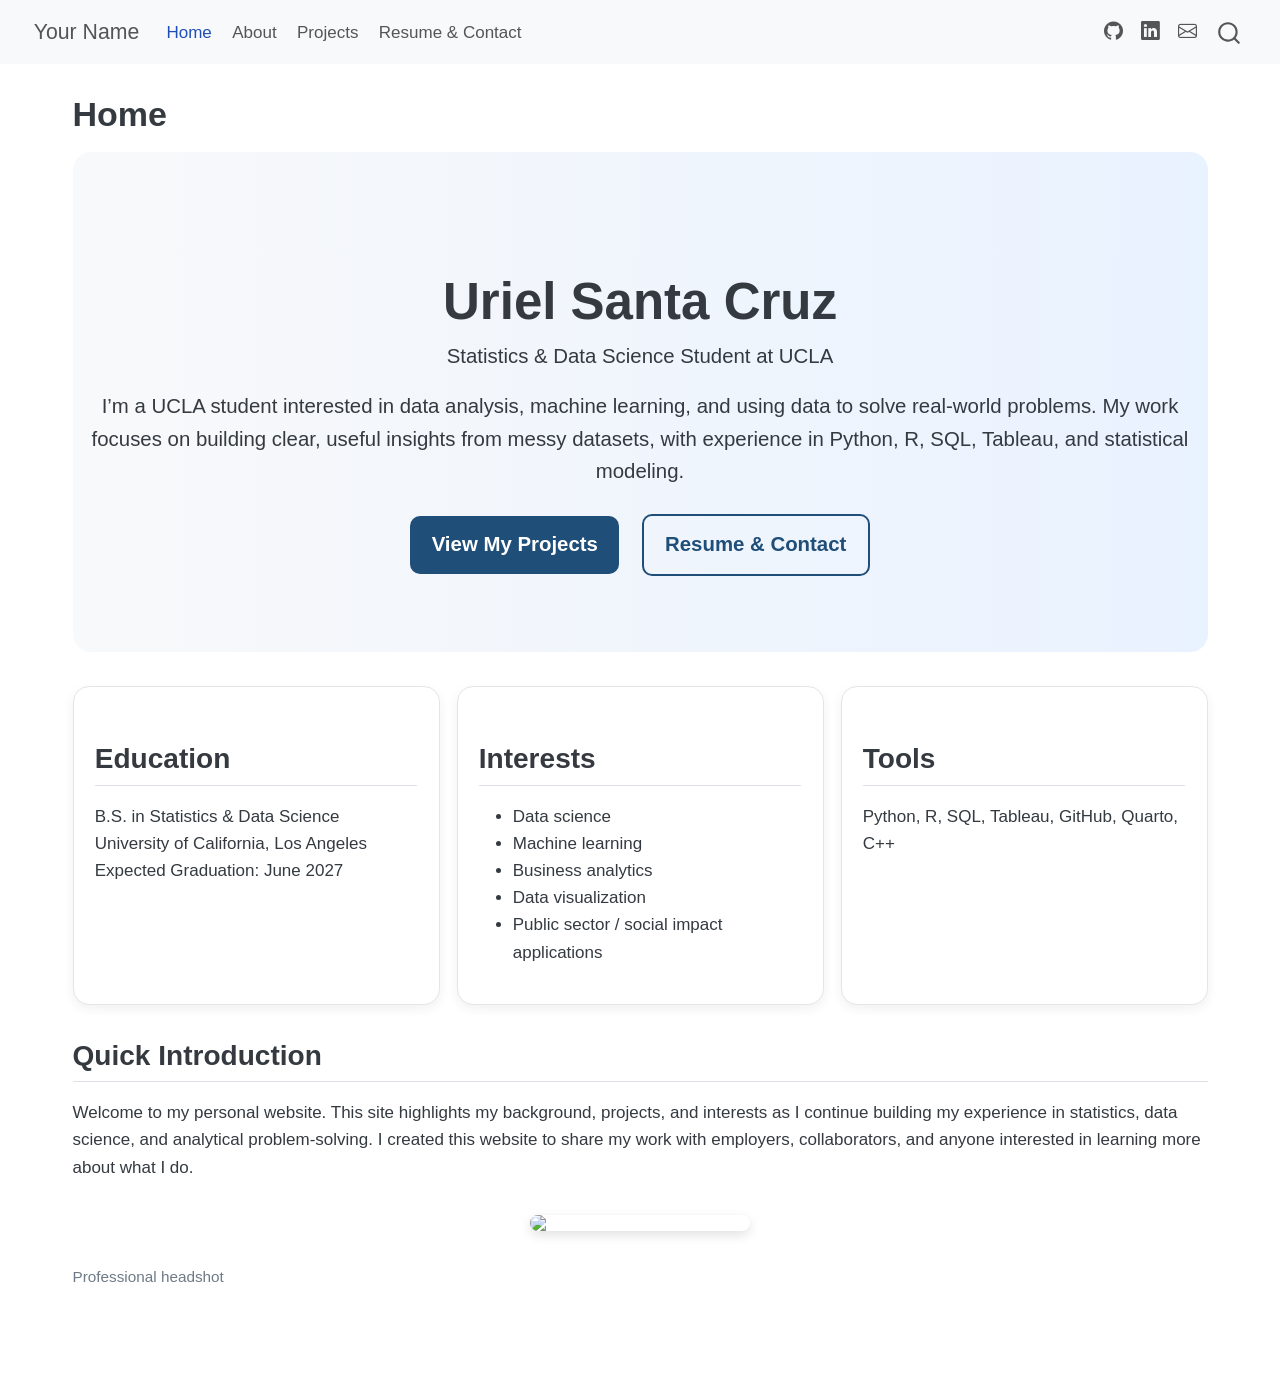
==== docs/index.html @ 76c294b5 "website build" ====
<!DOCTYPE html>
<html xmlns="http://www.w3.org/1999/xhtml" lang="en" xml:lang="en"><head>

<meta charset="utf-8">
<meta name="generator" content="quarto-1.8.25">

<meta name="viewport" content="width=device-width, initial-scale=1.0, user-scalable=yes">


<title>Home – Your Name</title>
<style>
code{white-space: pre-wrap;}
span.smallcaps{font-variant: small-caps;}
div.columns{display: flex; gap: min(4vw, 1.5em);}
div.column{flex: auto; overflow-x: auto;}
div.hanging-indent{margin-left: 1.5em; text-indent: -1.5em;}
ul.task-list{list-style: none;}
ul.task-list li input[type="checkbox"] {
  width: 0.8em;
  margin: 0 0.8em 0.2em -1em; /* quarto-specific, see https://github.com/quarto-dev/quarto-cli/issues/4556 */ 
  vertical-align: middle;
}
</style>


<script src="site_libs/quarto-nav/quarto-nav.js"></script>
<script src="site_libs/quarto-nav/headroom.min.js"></script>
<script src="site_libs/clipboard/clipboard.min.js"></script>
<script src="site_libs/quarto-search/autocomplete.umd.js"></script>
<script src="site_libs/quarto-search/fuse.min.js"></script>
<script src="site_libs/quarto-search/quarto-search.js"></script>
<meta name="quarto:offset" content="./">
<script src="site_libs/quarto-html/quarto.js" type="module"></script>
<script src="site_libs/quarto-html/tabsets/tabsets.js" type="module"></script>
<script src="site_libs/quarto-html/axe/axe-check.js" type="module"></script>
<script src="site_libs/quarto-html/popper.min.js"></script>
<script src="site_libs/quarto-html/tippy.umd.min.js"></script>
<script src="site_libs/quarto-html/anchor.min.js"></script>
<link href="site_libs/quarto-html/tippy.css" rel="stylesheet">
<link href="site_libs/quarto-html/quarto-syntax-highlighting-7b89279ff1a6dce999919e0e67d4d9ec.css" rel="stylesheet" id="quarto-text-highlighting-styles">
<script src="site_libs/bootstrap/bootstrap.min.js"></script>
<link href="site_libs/bootstrap/bootstrap-icons.css" rel="stylesheet">
<link href="site_libs/bootstrap/bootstrap-e31584831b205ffbb2d98406f31c2a5b.min.css" rel="stylesheet" append-hash="true" id="quarto-bootstrap" data-mode="light">
<script id="quarto-search-options" type="application/json">{
  "location": "navbar",
  "copy-button": false,
  "collapse-after": 3,
  "panel-placement": "end",
  "type": "overlay",
  "limit": 50,
  "keyboard-shortcut": [
    "f",
    "/",
    "s"
  ],
  "show-item-context": false,
  "language": {
    "search-no-results-text": "No results",
    "search-matching-documents-text": "matching documents",
    "search-copy-link-title": "Copy link to search",
    "search-hide-matches-text": "Hide additional matches",
    "search-more-match-text": "more match in this document",
    "search-more-matches-text": "more matches in this document",
    "search-clear-button-title": "Clear",
    "search-text-placeholder": "",
    "search-detached-cancel-button-title": "Cancel",
    "search-submit-button-title": "Submit",
    "search-label": "Search"
  }
}</script>


<link rel="stylesheet" href="styles.css">
</head>

<body class="nav-fixed quarto-light">

<div id="quarto-search-results"></div>
  <header id="quarto-header" class="headroom fixed-top">
    <nav class="navbar navbar-expand-lg " data-bs-theme="dark">
      <div class="navbar-container container-fluid">
      <div class="navbar-brand-container mx-auto">
    <a href="./index.html" class="navbar-brand navbar-brand-logo">
    </a>
    <a class="navbar-brand" href="./index.html">
    <span class="navbar-title">Your Name</span>
    </a>
  </div>
            <div id="quarto-search" class="" title="Search"></div>
          <button class="navbar-toggler" type="button" data-bs-toggle="collapse" data-bs-target="#navbarCollapse" aria-controls="navbarCollapse" role="menu" aria-expanded="false" aria-label="Toggle navigation" onclick="if (window.quartoToggleHeadroom) { window.quartoToggleHeadroom(); }">
  <span class="navbar-toggler-icon"></span>
</button>
          <div class="collapse navbar-collapse" id="navbarCollapse">
            <ul class="navbar-nav navbar-nav-scroll me-auto">
  <li class="nav-item">
    <a class="nav-link active" href="./index.html" aria-current="page"> 
<span class="menu-text">Home</span></a>
  </li>  
  <li class="nav-item">
    <a class="nav-link" href="./about.html"> 
<span class="menu-text">About</span></a>
  </li>  
  <li class="nav-item">
    <a class="nav-link" href="./projects.html"> 
<span class="menu-text">Projects</span></a>
  </li>  
  <li class="nav-item">
    <a class="nav-link" href="./resume.html"> 
<span class="menu-text">Resume &amp; Contact</span></a>
  </li>  
</ul>
            <ul class="navbar-nav navbar-nav-scroll ms-auto">
  <li class="nav-item compact">
    <a class="nav-link" href="https://github.com/yourusername"> <i class="bi bi-github" role="img">
</i> 
<span class="menu-text"></span></a>
  </li>  
  <li class="nav-item compact">
    <a class="nav-link" href="https://www.linkedin.com/in/yourlinkedin"> <i class="bi bi-linkedin" role="img">
</i> 
<span class="menu-text"></span></a>
  </li>  
  <li class="nav-item compact">
    <a class="nav-link" href="mailto:youremail@example.com"> <i class="bi bi-envelope" role="img">
</i> 
<span class="menu-text"></span></a>
  </li>  
</ul>
          </div> <!-- /navcollapse -->
            <div class="quarto-navbar-tools">
</div>
      </div> <!-- /container-fluid -->
    </nav>
</header>
<!-- content -->
<div id="quarto-content" class="quarto-container page-columns page-rows-contents page-layout-full page-navbar">
<!-- sidebar -->
<!-- margin-sidebar -->
    
<!-- main -->
<main class="content column-page" id="quarto-document-content">

<header id="title-block-header" class="quarto-title-block default">
<div class="quarto-title">
<h1 class="title">Home</h1>
</div>



<div class="quarto-title-meta column-page">

    
  
    
  </div>
  


</header>


<section id="uriel-santa-cruz" class="level1 hero-section">
<h1>Uriel Santa Cruz</h1>
<p>Statistics &amp; Data Science Student at UCLA</p>
<p>I’m a UCLA student interested in data analysis, machine learning, and using data to solve real-world problems. My work focuses on building clear, useful insights from messy datasets, with experience in Python, R, SQL, Tableau, and statistical modeling.</p>
<p><a href="./projects.html" class="btn-custom">View My Projects</a> <a href="./resume.html" class="btn-custom-outline">Resume &amp; Contact</a></p>
</section>
<div class="grid">
<section id="education" class="level2 card-custom">
<h2 class="anchored" data-anchor-id="education">Education</h2>
<p>B.S. in Statistics &amp; Data Science<br>
University of California, Los Angeles<br>
Expected Graduation: June 2027</p>
</section>
<section id="interests" class="level2 card-custom">
<h2 class="anchored" data-anchor-id="interests">Interests</h2>
<ul>
<li>Data science</li>
<li>Machine learning</li>
<li>Business analytics</li>
<li>Data visualization</li>
<li>Public sector / social impact applications</li>
</ul>
</section>
<section id="tools" class="level2 card-custom">
<h2 class="anchored" data-anchor-id="tools">Tools</h2>
<p>Python, R, SQL, Tableau, GitHub, Quarto, C++</p>
</section>
</div>
<section id="quick-introduction" class="level2">
<h2 class="anchored" data-anchor-id="quick-introduction">Quick Introduction</h2>
<p>Welcome to my personal website. This site highlights my background, projects, and interests as I continue building my experience in statistics, data science, and analytical problem-solving. I created this website to share my work with employers, collaborators, and anyone interested in learning more about what I do.</p>
<div class="quarto-figure quarto-figure-center">
<figure class="figure">
<p><img src="images/headshot.jpg" class="profile-home img-fluid figure-img"></p>
<figcaption>Professional headshot</figcaption>
</figure>
</div>


</section>

</main> <!-- /main -->
<script id="quarto-html-after-body" type="application/javascript">
  window.document.addEventListener("DOMContentLoaded", function (event) {
    const icon = "";
    const anchorJS = new window.AnchorJS();
    anchorJS.options = {
      placement: 'right',
      icon: icon
    };
    anchorJS.add('.anchored');
    const isCodeAnnotation = (el) => {
      for (const clz of el.classList) {
        if (clz.startsWith('code-annotation-')) {                     
          return true;
        }
      }
      return false;
    }
    const onCopySuccess = function(e) {
      // button target
      const button = e.trigger;
      // don't keep focus
      button.blur();
      // flash "checked"
      button.classList.add('code-copy-button-checked');
      var currentTitle = button.getAttribute("title");
      button.setAttribute("title", "Copied!");
      let tooltip;
      if (window.bootstrap) {
        button.setAttribute("data-bs-toggle", "tooltip");
        button.setAttribute("data-bs-placement", "left");
        button.setAttribute("data-bs-title", "Copied!");
        tooltip = new bootstrap.Tooltip(button, 
          { trigger: "manual", 
            customClass: "code-copy-button-tooltip",
            offset: [0, -8]});
        tooltip.show();    
      }
      setTimeout(function() {
        if (tooltip) {
          tooltip.hide();
          button.removeAttribute("data-bs-title");
          button.removeAttribute("data-bs-toggle");
          button.removeAttribute("data-bs-placement");
        }
        button.setAttribute("title", currentTitle);
        button.classList.remove('code-copy-button-checked');
      }, 1000);
      // clear code selection
      e.clearSelection();
    }
    const getTextToCopy = function(trigger) {
      const outerScaffold = trigger.parentElement.cloneNode(true);
      const codeEl = outerScaffold.querySelector('code');
      for (const childEl of codeEl.children) {
        if (isCodeAnnotation(childEl)) {
          childEl.remove();
        }
      }
      return codeEl.innerText;
    }
    const clipboard = new window.ClipboardJS('.code-copy-button:not([data-in-quarto-modal])', {
      text: getTextToCopy
    });
    clipboard.on('success', onCopySuccess);
    if (window.document.getElementById('quarto-embedded-source-code-modal')) {
      const clipboardModal = new window.ClipboardJS('.code-copy-button[data-in-quarto-modal]', {
        text: getTextToCopy,
        container: window.document.getElementById('quarto-embedded-source-code-modal')
      });
      clipboardModal.on('success', onCopySuccess);
    }
      var localhostRegex = new RegExp(/^(?:http|https):\/\/localhost\:?[0-9]*\//);
      var mailtoRegex = new RegExp(/^mailto:/);
        var filterRegex = new RegExp('/' + window.location.host + '/');
      var isInternal = (href) => {
          return filterRegex.test(href) || localhostRegex.test(href) || mailtoRegex.test(href);
      }
      // Inspect non-navigation links and adorn them if external
     var links = window.document.querySelectorAll('a[href]:not(.nav-link):not(.navbar-brand):not(.toc-action):not(.sidebar-link):not(.sidebar-item-toggle):not(.pagination-link):not(.no-external):not([aria-hidden]):not(.dropdown-item):not(.quarto-navigation-tool):not(.about-link)');
      for (var i=0; i<links.length; i++) {
        const link = links[i];
        if (!isInternal(link.href)) {
          // undo the damage that might have been done by quarto-nav.js in the case of
          // links that we want to consider external
          if (link.dataset.originalHref !== undefined) {
            link.href = link.dataset.originalHref;
          }
        }
      }
    function tippyHover(el, contentFn, onTriggerFn, onUntriggerFn) {
      const config = {
        allowHTML: true,
        maxWidth: 500,
        delay: 100,
        arrow: false,
        appendTo: function(el) {
            return el.parentElement;
        },
        interactive: true,
        interactiveBorder: 10,
        theme: 'quarto',
        placement: 'bottom-start',
      };
      if (contentFn) {
        config.content = contentFn;
      }
      if (onTriggerFn) {
        config.onTrigger = onTriggerFn;
      }
      if (onUntriggerFn) {
        config.onUntrigger = onUntriggerFn;
      }
      window.tippy(el, config); 
    }
    const noterefs = window.document.querySelectorAll('a[role="doc-noteref"]');
    for (var i=0; i<noterefs.length; i++) {
      const ref = noterefs[i];
      tippyHover(ref, function() {
        // use id or data attribute instead here
        let href = ref.getAttribute('data-footnote-href') || ref.getAttribute('href');
        try { href = new URL(href).hash; } catch {}
        const id = href.replace(/^#\/?/, "");
        const note = window.document.getElementById(id);
        if (note) {
          return note.innerHTML;
        } else {
          return "";
        }
      });
    }
    const xrefs = window.document.querySelectorAll('a.quarto-xref');
    const processXRef = (id, note) => {
      // Strip column container classes
      const stripColumnClz = (el) => {
        el.classList.remove("page-full", "page-columns");
        if (el.children) {
          for (const child of el.children) {
            stripColumnClz(child);
          }
        }
      }
      stripColumnClz(note)
      if (id === null || id.startsWith('sec-')) {
        // Special case sections, only their first couple elements
        const container = document.createElement("div");
        if (note.children && note.children.length > 2) {
          container.appendChild(note.children[0].cloneNode(true));
          for (let i = 1; i < note.children.length; i++) {
            const child = note.children[i];
            if (child.tagName === "P" && child.innerText === "") {
              continue;
            } else {
              container.appendChild(child.cloneNode(true));
              break;
            }
          }
          if (window.Quarto?.typesetMath) {
            window.Quarto.typesetMath(container);
          }
          return container.innerHTML
        } else {
          if (window.Quarto?.typesetMath) {
            window.Quarto.typesetMath(note);
          }
          return note.innerHTML;
        }
      } else {
        // Remove any anchor links if they are present
        const anchorLink = note.querySelector('a.anchorjs-link');
        if (anchorLink) {
          anchorLink.remove();
        }
        if (window.Quarto?.typesetMath) {
          window.Quarto.typesetMath(note);
        }
        if (note.classList.contains("callout")) {
          return note.outerHTML;
        } else {
          return note.innerHTML;
        }
      }
    }
    for (var i=0; i<xrefs.length; i++) {
      const xref = xrefs[i];
      tippyHover(xref, undefined, function(instance) {
        instance.disable();
        let url = xref.getAttribute('href');
        let hash = undefined; 
        if (url.startsWith('#')) {
          hash = url;
        } else {
          try { hash = new URL(url).hash; } catch {}
        }
        if (hash) {
          const id = hash.replace(/^#\/?/, "");
          const note = window.document.getElementById(id);
          if (note !== null) {
            try {
              const html = processXRef(id, note.cloneNode(true));
              instance.setContent(html);
            } finally {
              instance.enable();
              instance.show();
            }
          } else {
            // See if we can fetch this
            fetch(url.split('#')[0])
            .then(res => res.text())
            .then(html => {
              const parser = new DOMParser();
              const htmlDoc = parser.parseFromString(html, "text/html");
              const note = htmlDoc.getElementById(id);
              if (note !== null) {
                const html = processXRef(id, note);
                instance.setContent(html);
              } 
            }).finally(() => {
              instance.enable();
              instance.show();
            });
          }
        } else {
          // See if we can fetch a full url (with no hash to target)
          // This is a special case and we should probably do some content thinning / targeting
          fetch(url)
          .then(res => res.text())
          .then(html => {
            const parser = new DOMParser();
            const htmlDoc = parser.parseFromString(html, "text/html");
            const note = htmlDoc.querySelector('main.content');
            if (note !== null) {
              // This should only happen for chapter cross references
              // (since there is no id in the URL)
              // remove the first header
              if (note.children.length > 0 && note.children[0].tagName === "HEADER") {
                note.children[0].remove();
              }
              const html = processXRef(null, note);
              instance.setContent(html);
            } 
          }).finally(() => {
            instance.enable();
            instance.show();
          });
        }
      }, function(instance) {
      });
    }
        let selectedAnnoteEl;
        const selectorForAnnotation = ( cell, annotation) => {
          let cellAttr = 'data-code-cell="' + cell + '"';
          let lineAttr = 'data-code-annotation="' +  annotation + '"';
          const selector = 'span[' + cellAttr + '][' + lineAttr + ']';
          return selector;
        }
        const selectCodeLines = (annoteEl) => {
          const doc = window.document;
          const targetCell = annoteEl.getAttribute("data-target-cell");
          const targetAnnotation = annoteEl.getAttribute("data-target-annotation");
          const annoteSpan = window.document.querySelector(selectorForAnnotation(targetCell, targetAnnotation));
          const lines = annoteSpan.getAttribute("data-code-lines").split(",");
          const lineIds = lines.map((line) => {
            return targetCell + "-" + line;
          })
          let top = null;
          let height = null;
          let parent = null;
          if (lineIds.length > 0) {
              //compute the position of the single el (top and bottom and make a div)
              const el = window.document.getElementById(lineIds[0]);
              top = el.offsetTop;
              height = el.offsetHeight;
              parent = el.parentElement.parentElement;
            if (lineIds.length > 1) {
              const lastEl = window.document.getElementById(lineIds[lineIds.length - 1]);
              const bottom = lastEl.offsetTop + lastEl.offsetHeight;
              height = bottom - top;
            }
            if (top !== null && height !== null && parent !== null) {
              // cook up a div (if necessary) and position it 
              let div = window.document.getElementById("code-annotation-line-highlight");
              if (div === null) {
                div = window.document.createElement("div");
                div.setAttribute("id", "code-annotation-line-highlight");
                div.style.position = 'absolute';
                parent.appendChild(div);
              }
              div.style.top = top - 2 + "px";
              div.style.height = height + 4 + "px";
              div.style.left = 0;
              let gutterDiv = window.document.getElementById("code-annotation-line-highlight-gutter");
              if (gutterDiv === null) {
                gutterDiv = window.document.createElement("div");
                gutterDiv.setAttribute("id", "code-annotation-line-highlight-gutter");
                gutterDiv.style.position = 'absolute';
                const codeCell = window.document.getElementById(targetCell);
                const gutter = codeCell.querySelector('.code-annotation-gutter');
                gutter.appendChild(gutterDiv);
              }
              gutterDiv.style.top = top - 2 + "px";
              gutterDiv.style.height = height + 4 + "px";
            }
            selectedAnnoteEl = annoteEl;
          }
        };
        const unselectCodeLines = () => {
          const elementsIds = ["code-annotation-line-highlight", "code-annotation-line-highlight-gutter"];
          elementsIds.forEach((elId) => {
            const div = window.document.getElementById(elId);
            if (div) {
              div.remove();
            }
          });
          selectedAnnoteEl = undefined;
        };
          // Handle positioning of the toggle
      window.addEventListener(
        "resize",
        throttle(() => {
          elRect = undefined;
          if (selectedAnnoteEl) {
            selectCodeLines(selectedAnnoteEl);
          }
        }, 10)
      );
      function throttle(fn, ms) {
      let throttle = false;
      let timer;
        return (...args) => {
          if(!throttle) { // first call gets through
              fn.apply(this, args);
              throttle = true;
          } else { // all the others get throttled
              if(timer) clearTimeout(timer); // cancel #2
              timer = setTimeout(() => {
                fn.apply(this, args);
                timer = throttle = false;
              }, ms);
          }
        };
      }
        // Attach click handler to the DT
        const annoteDls = window.document.querySelectorAll('dt[data-target-cell]');
        for (const annoteDlNode of annoteDls) {
          annoteDlNode.addEventListener('click', (event) => {
            const clickedEl = event.target;
            if (clickedEl !== selectedAnnoteEl) {
              unselectCodeLines();
              const activeEl = window.document.querySelector('dt[data-target-cell].code-annotation-active');
              if (activeEl) {
                activeEl.classList.remove('code-annotation-active');
              }
              selectCodeLines(clickedEl);
              clickedEl.classList.add('code-annotation-active');
            } else {
              // Unselect the line
              unselectCodeLines();
              clickedEl.classList.remove('code-annotation-active');
            }
          });
        }
    const findCites = (el) => {
      const parentEl = el.parentElement;
      if (parentEl) {
        const cites = parentEl.dataset.cites;
        if (cites) {
          return {
            el,
            cites: cites.split(' ')
          };
        } else {
          return findCites(el.parentElement)
        }
      } else {
        return undefined;
      }
    };
    var bibliorefs = window.document.querySelectorAll('a[role="doc-biblioref"]');
    for (var i=0; i<bibliorefs.length; i++) {
      const ref = bibliorefs[i];
      const citeInfo = findCites(ref);
      if (citeInfo) {
        tippyHover(citeInfo.el, function() {
          var popup = window.document.createElement('div');
          citeInfo.cites.forEach(function(cite) {
            var citeDiv = window.document.createElement('div');
            citeDiv.classList.add('hanging-indent');
            citeDiv.classList.add('csl-entry');
            var biblioDiv = window.document.getElementById('ref-' + cite);
            if (biblioDiv) {
              citeDiv.innerHTML = biblioDiv.innerHTML;
            }
            popup.appendChild(citeDiv);
          });
          return popup.innerHTML;
        });
      }
    }
  });
  </script>
</div> <!-- /content -->




</body></html>
---- docs/site_libs/quarto-html/tippy.css ----
.tippy-box[data-animation=fade][data-state=hidden]{opacity:0}[data-tippy-root]{max-width:calc(100vw - 10px)}.tippy-box{position:relative;background-color:#333;color:#fff;border-radius:4px;font-size:14px;line-height:1.4;white-space:normal;outline:0;transition-property:transform,visibility,opacity}.tippy-box[data-placement^=top]>.tippy-arrow{bottom:0}.tippy-box[data-placement^=top]>.tippy-arrow:before{bottom:-7px;left:0;border-width:8px 8px 0;border-top-color:initial;transform-origin:center top}.tippy-box[data-placement^=bottom]>.tippy-arrow{top:0}.tippy-box[data-placement^=bottom]>.tippy-arrow:before{top:-7px;left:0;border-width:0 8px 8px;border-bottom-color:initial;transform-origin:center bottom}.tippy-box[data-placement^=left]>.tippy-arrow{right:0}.tippy-box[data-placement^=left]>.tippy-arrow:before{border-width:8px 0 8px 8px;border-left-color:initial;right:-7px;transform-origin:center left}.tippy-box[data-placement^=right]>.tippy-arrow{left:0}.tippy-box[data-placement^=right]>.tippy-arrow:before{left:-7px;border-width:8px 8px 8px 0;border-right-color:initial;transform-origin:center right}.tippy-box[data-inertia][data-state=visible]{transition-timing-function:cubic-bezier(.54,1.5,.38,1.11)}.tippy-arrow{width:16px;height:16px;color:#333}.tippy-arrow:before{content:"";position:absolute;border-color:transparent;border-style:solid}.tippy-content{position:relative;padding:5px 9px;z-index:1}
---- docs/site_libs/quarto-html/quarto-syntax-highlighting-7b89279ff1a6dce999919e0e67d4d9ec.css ----
/* quarto syntax highlight colors */
:root {
  --quarto-hl-ot-color: #003B4F;
  --quarto-hl-at-color: #657422;
  --quarto-hl-ss-color: #20794D;
  --quarto-hl-an-color: #5E5E5E;
  --quarto-hl-fu-color: #4758AB;
  --quarto-hl-st-color: #20794D;
  --quarto-hl-cf-color: #003B4F;
  --quarto-hl-op-color: #5E5E5E;
  --quarto-hl-er-color: #AD0000;
  --quarto-hl-bn-color: #AD0000;
  --quarto-hl-al-color: #AD0000;
  --quarto-hl-va-color: #111111;
  --quarto-hl-bu-color: inherit;
  --quarto-hl-ex-color: inherit;
  --quarto-hl-pp-color: #AD0000;
  --quarto-hl-in-color: #5E5E5E;
  --quarto-hl-vs-color: #20794D;
  --quarto-hl-wa-color: #5E5E5E;
  --quarto-hl-do-color: #5E5E5E;
  --quarto-hl-im-color: #00769E;
  --quarto-hl-ch-color: #20794D;
  --quarto-hl-dt-color: #AD0000;
  --quarto-hl-fl-color: #AD0000;
  --quarto-hl-co-color: #5E5E5E;
  --quarto-hl-cv-color: #5E5E5E;
  --quarto-hl-cn-color: #8f5902;
  --quarto-hl-sc-color: #5E5E5E;
  --quarto-hl-dv-color: #AD0000;
  --quarto-hl-kw-color: #003B4F;
}

/* other quarto variables */
:root {
  --quarto-font-monospace: SFMono-Regular, Menlo, Monaco, Consolas, "Liberation Mono", "Courier New", monospace;
}

/* syntax highlight based on Pandoc's rules */
pre > code.sourceCode > span {
  color: #003B4F;
}

code.sourceCode > span {
  color: #003B4F;
}

div.sourceCode,
div.sourceCode pre.sourceCode {
  color: #003B4F;
}

/* Normal */
code span {
  color: #003B4F;
}

/* Alert */
code span.al {
  color: #AD0000;
  font-style: inherit;
}

/* Annotation */
code span.an {
  color: #5E5E5E;
  font-style: inherit;
}

/* Attribute */
code span.at {
  color: #657422;
  font-style: inherit;
}

/* BaseN */
code span.bn {
  color: #AD0000;
  font-style: inherit;
}

/* BuiltIn */
code span.bu {
  font-style: inherit;
}

/* ControlFlow */
code span.cf {
  color: #003B4F;
  font-weight: bold;
  font-style: inherit;
}

/* Char */
code span.ch {
  color: #20794D;
  font-style: inherit;
}

/* Constant */
code span.cn {
  color: #8f5902;
  font-style: inherit;
}

/* Comment */
code span.co {
  color: #5E5E5E;
  font-style: inherit;
}

/* CommentVar */
code span.cv {
  color: #5E5E5E;
  font-style: italic;
}

/* Documentation */
code span.do {
  color: #5E5E5E;
  font-style: italic;
}

/* DataType */
code span.dt {
  color: #AD0000;
  font-style: inherit;
}

/* DecVal */
code span.dv {
  color: #AD0000;
  font-style: inherit;
}

/* Error */
code span.er {
  color: #AD0000;
  font-style: inherit;
}

/* Extension */
code span.ex {
  font-style: inherit;
}

/* Float */
code span.fl {
  color: #AD0000;
  font-style: inherit;
}

/* Function */
code span.fu {
  color: #4758AB;
  font-style: inherit;
}

/* Import */
code span.im {
  color: #00769E;
  font-style: inherit;
}

/* Information */
code span.in {
  color: #5E5E5E;
  font-style: inherit;
}

/* Keyword */
code span.kw {
  color: #003B4F;
  font-weight: bold;
  font-style: inherit;
}

/* Operator */
code span.op {
  color: #5E5E5E;
  font-style: inherit;
}

/* Other */
code span.ot {
  color: #003B4F;
  font-style: inherit;
}

/* Preprocessor */
code span.pp {
  color: #AD0000;
  font-style: inherit;
}

/* SpecialChar */
code span.sc {
  color: #5E5E5E;
  font-style: inherit;
}

/* SpecialString */
code span.ss {
  color: #20794D;
  font-style: inherit;
}

/* String */
code span.st {
  color: #20794D;
  font-style: inherit;
}

/* Variable */
code span.va {
  color: #111111;
  font-style: inherit;
}

/* VerbatimString */
code span.vs {
  color: #20794D;
  font-style: inherit;
}

/* Warning */
code span.wa {
  color: #5E5E5E;
  font-style: italic;
}

.prevent-inlining {
  content: "</";
}

/*# sourceMappingURL=3944bc705cfaf4c80e56f77c5205168a.css.map */
---- docs/styles.css ----
body {
  font-family: "Segoe UI", Arial, sans-serif;
  line-height: 1.6;
}

.navbar {
  font-weight: 500;
}

.hero-section {
  text-align: center;
  padding: 5rem 1rem 3rem 1rem;
  background: linear-gradient(to right, #f8f9fa, #e9f2ff);
  border-radius: 18px;
  margin-bottom: 2rem;
}

.hero-section h1 {
  font-size: 3rem;
  margin-bottom: 0.5rem;
}

.hero-section p {
  font-size: 1.2rem;
}

.grid {
  display: grid;
  grid-template-columns: repeat(auto-fit, minmax(250px, 1fr));
  gap: 1rem;
  margin-top: 2rem;
  margin-bottom: 2rem;
}

.card-custom {
  background: white;
  border: 1px solid #e5e5e5;
  border-radius: 16px;
  padding: 1.25rem;
  box-shadow: 0 4px 12px rgba(0,0,0,0.06);
}

.btn-custom {
  display: inline-block;
  margin: 0.5rem;
  padding: 0.75rem 1.25rem;
  background-color: #1f4e79;
  color: white;
  text-decoration: none;
  border-radius: 10px;
  font-weight: 600;
}

.btn-custom:hover {
  color: white;
  background-color: #173a5c;
}

.btn-custom-outline {
  display: inline-block;
  margin: 0.5rem;
  padding: 0.75rem 1.25rem;
  border: 2px solid #1f4e79;
  color: #1f4e79;
  text-decoration: none;
  border-radius: 10px;
  font-weight: 600;
}

.btn-custom-outline:hover {
  background-color: #1f4e79;
  color: white;
}

.profile-home {
  display: block;
  max-width: 220px;
  border-radius: 16px;
  margin: 2rem auto;
  box-shadow: 0 4px 12px rgba(0,0,0,0.12);
}
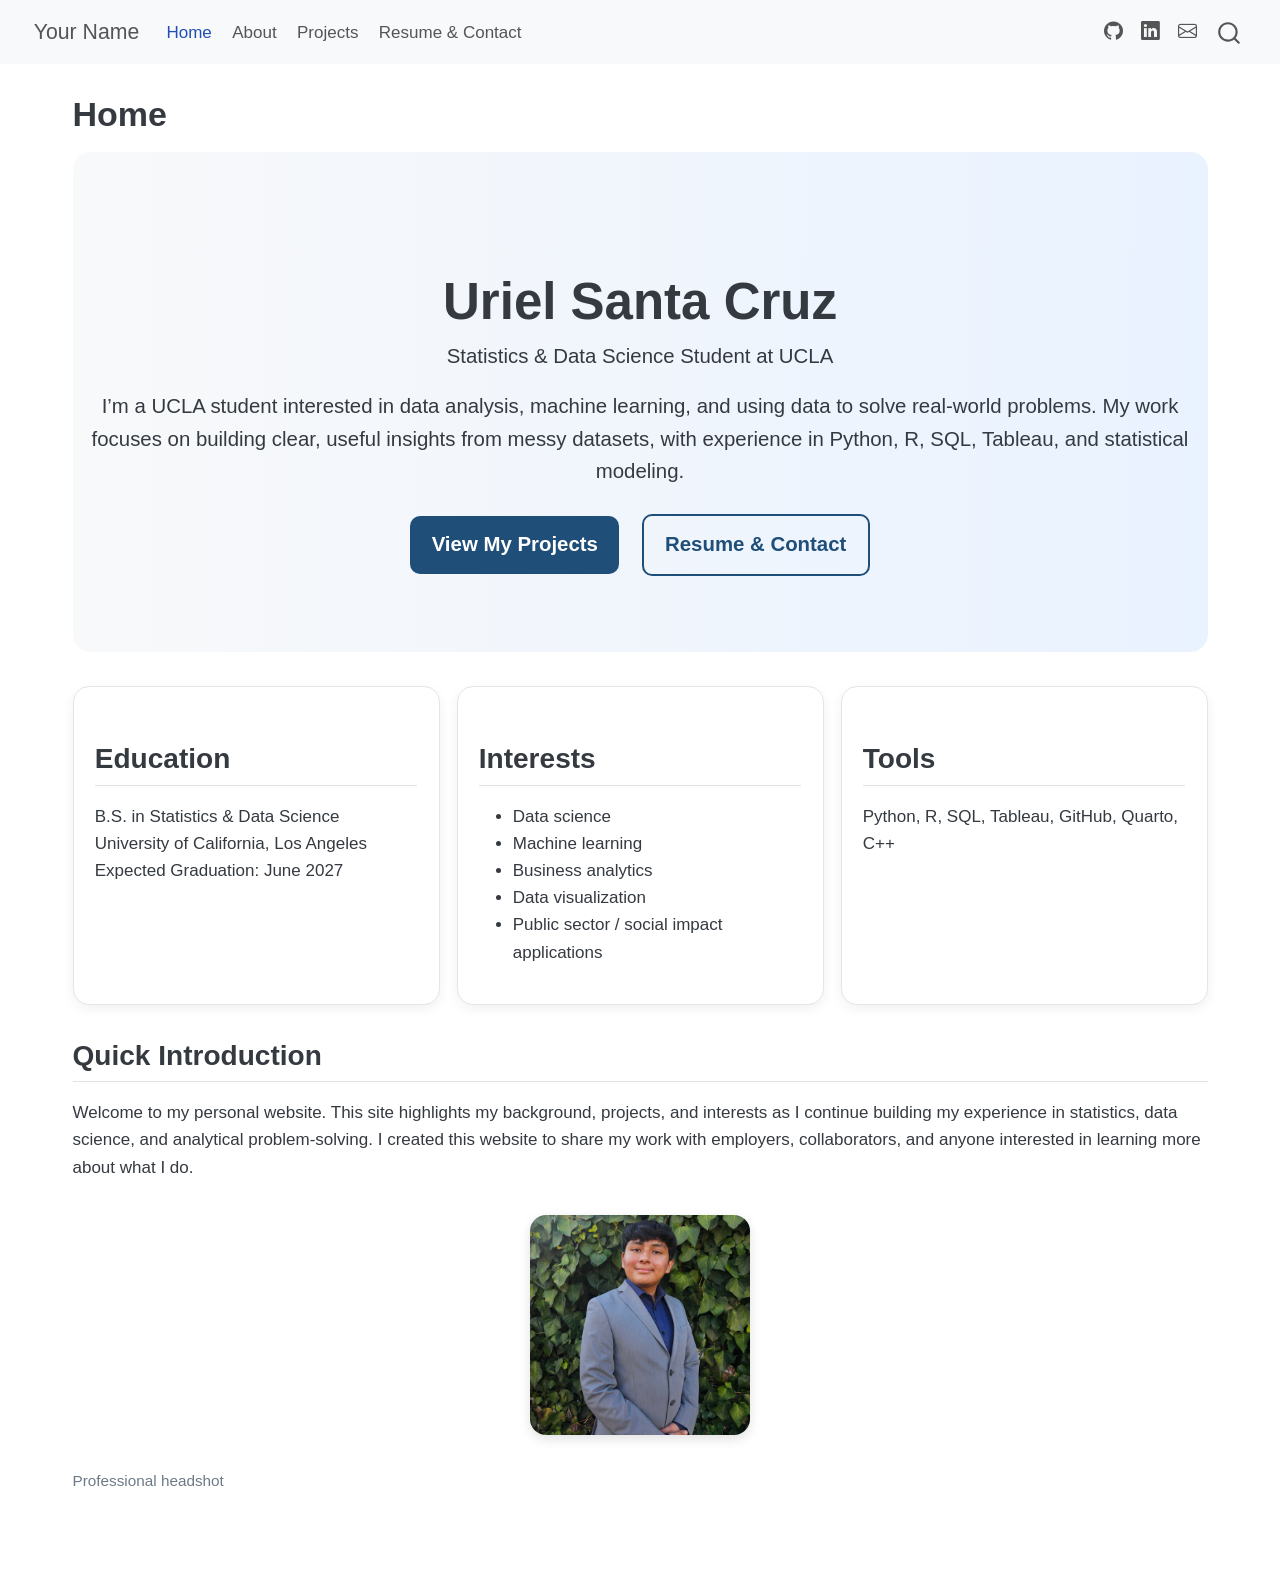
==== commit 0fd49a0b: "png added" ====
--- a/docs/index.html
+++ b/docs/index.html
@@ -192,7 +192,7 @@
 <p>Welcome to my personal website. This site highlights my background, projects, and interests as I continue building my experience in statistics, data science, and analytical problem-solving. I created this website to share my work with employers, collaborators, and anyone interested in learning more about what I do.</p>
 <div class="quarto-figure quarto-figure-center">
 <figure class="figure">
-<p><img src="images/headshot.jpg" class="profile-home img-fluid figure-img"></p>
+<p><img src="images/headshot.png" class="profile-home img-fluid figure-img"></p>
 <figcaption>Professional headshot</figcaption>
 </figure>
 </div>
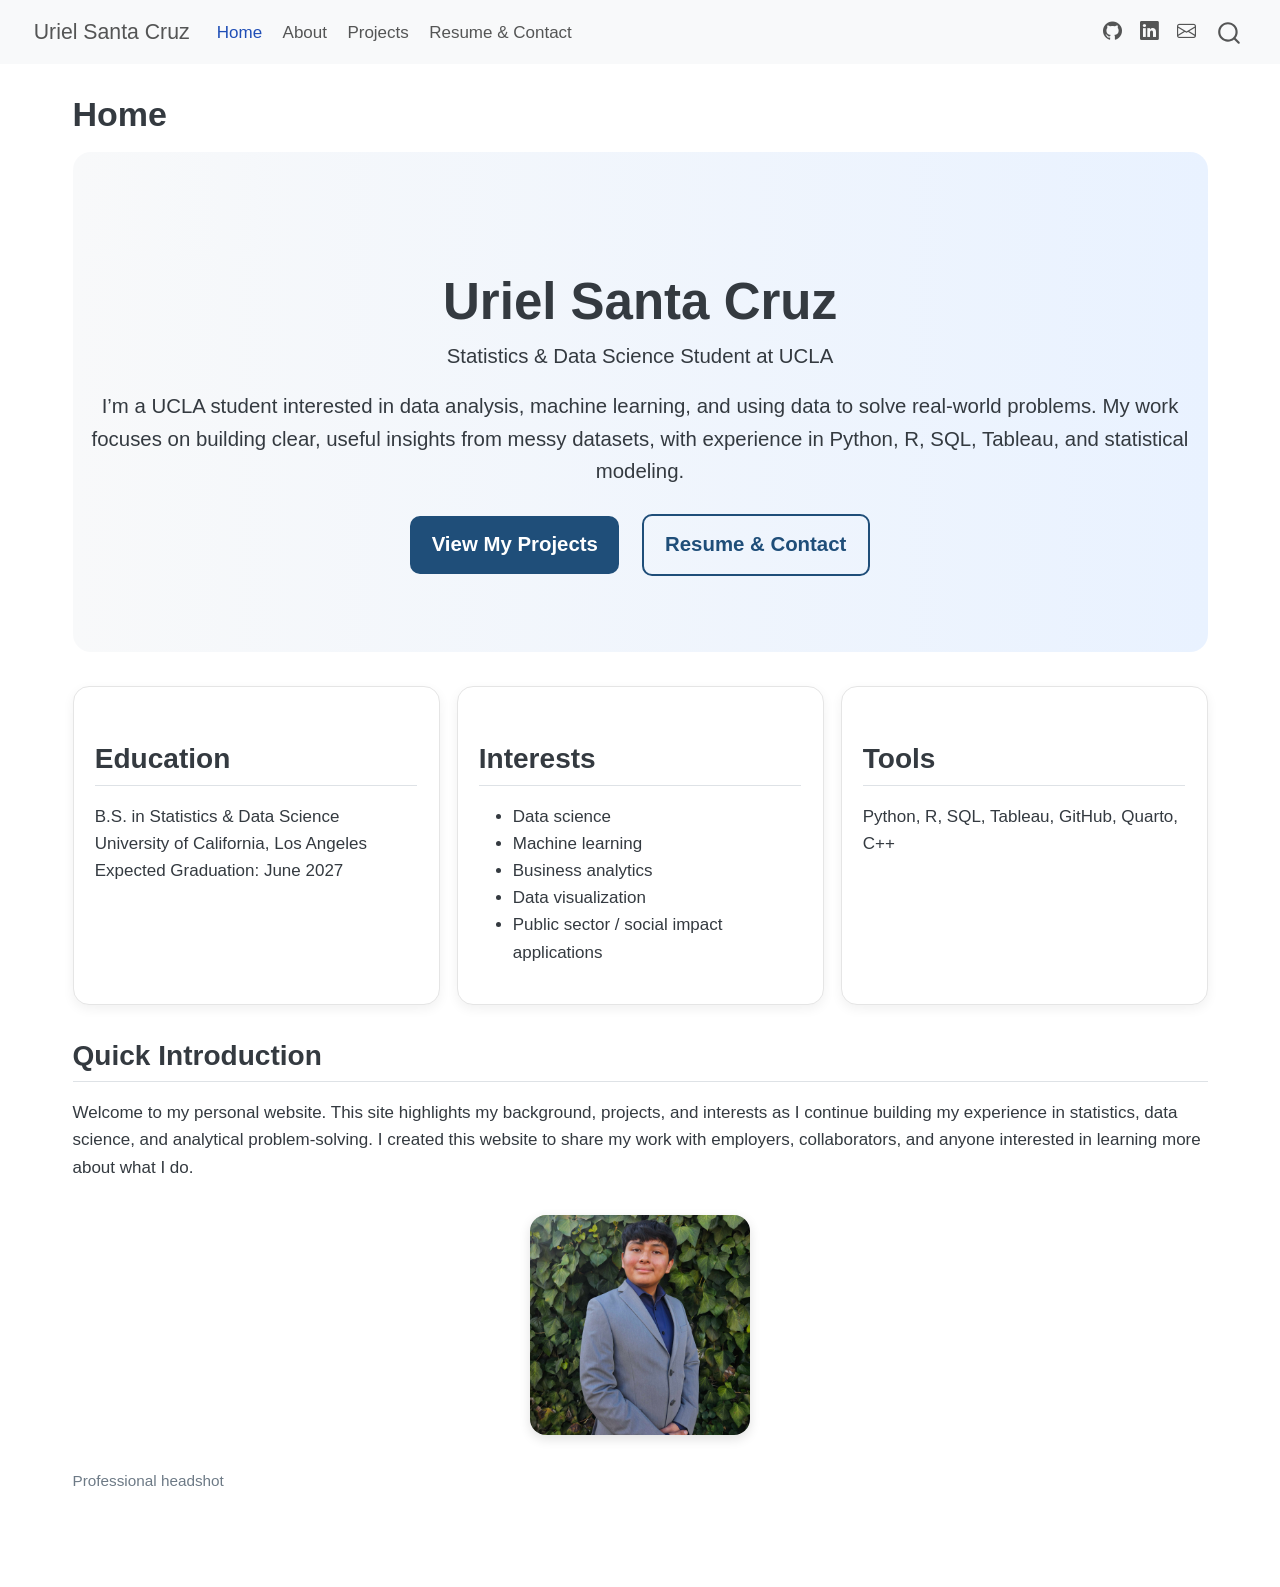
==== commit 8b4dc412: "personal contacts" ====
--- a/docs/index.html
+++ b/docs/index.html
@@ -7,7 +7,7 @@
 <meta name="viewport" content="width=device-width, initial-scale=1.0, user-scalable=yes">
 
 
-<title>Home – Your Name</title>
+<title>Home – Uriel Santa Cruz</title>
 <style>
 code{white-space: pre-wrap;}
 span.smallcaps{font-variant: small-caps;}
@@ -83,7 +83,7 @@
     <a href="./index.html" class="navbar-brand navbar-brand-logo">
     </a>
     <a class="navbar-brand" href="./index.html">
-    <span class="navbar-title">Your Name</span>
+    <span class="navbar-title">Uriel Santa Cruz</span>
     </a>
   </div>
             <div id="quarto-search" class="" title="Search"></div>
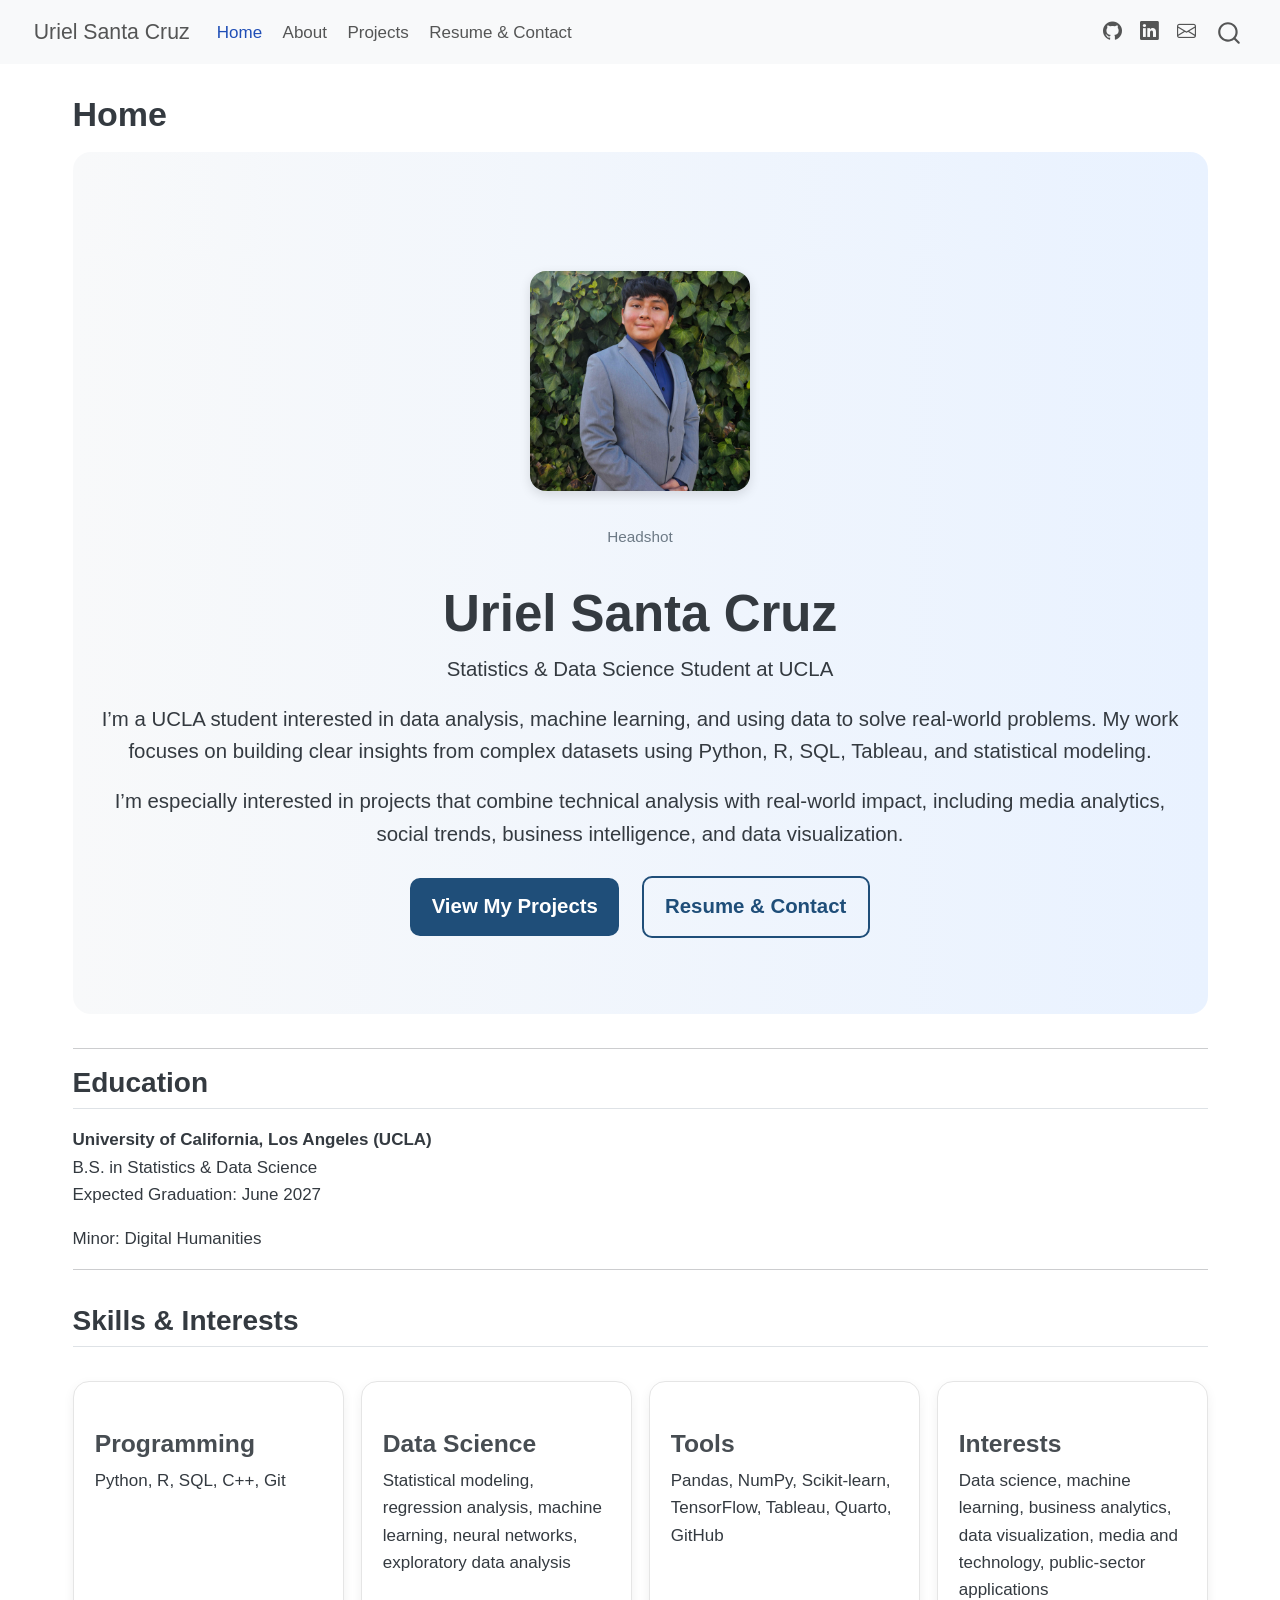
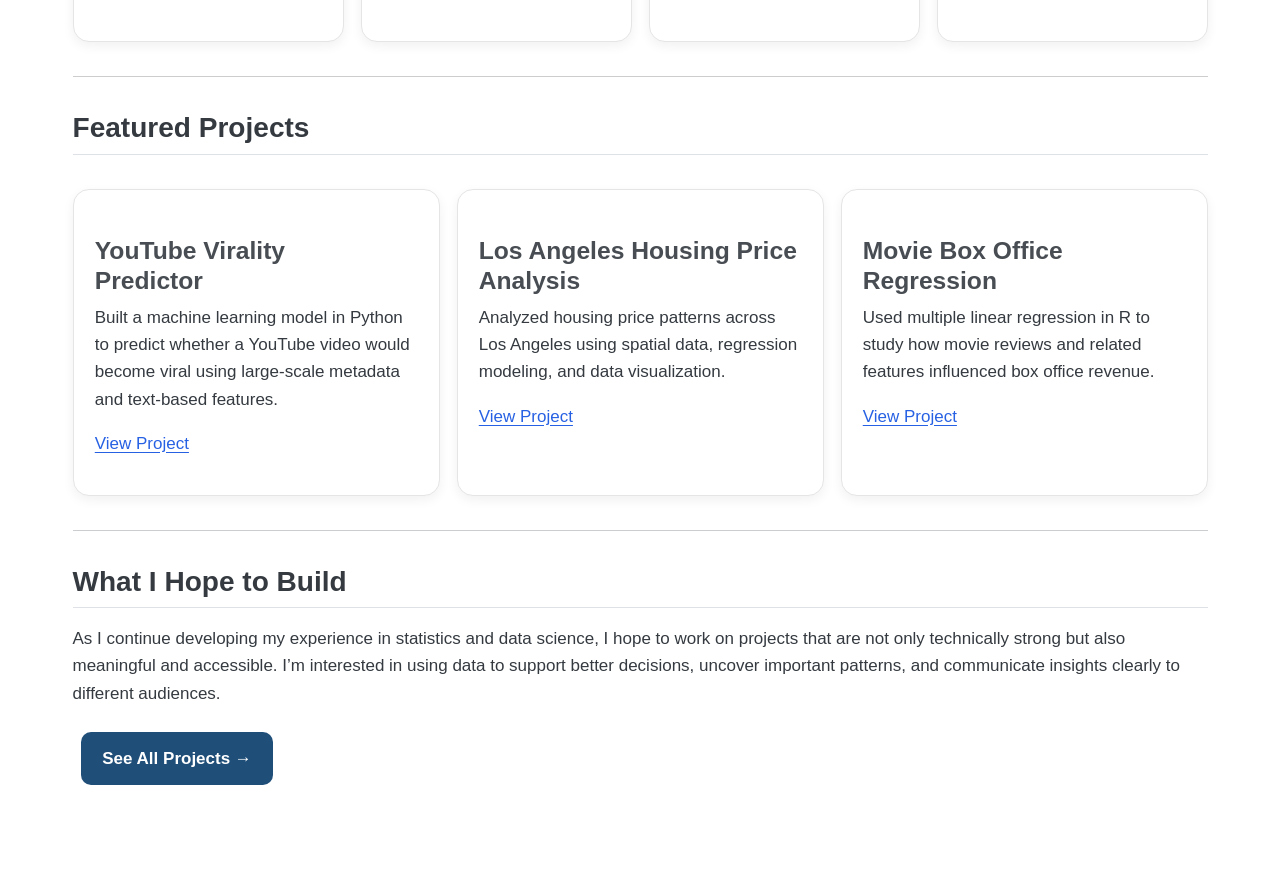
==== commit 04c9bcc9: "big homepage changes" ====
--- a/docs/index.html
+++ b/docs/index.html
@@ -111,17 +111,17 @@
 </ul>
             <ul class="navbar-nav navbar-nav-scroll ms-auto">
   <li class="nav-item compact">
-    <a class="nav-link" href="https://github.com/yourusername"> <i class="bi bi-github" role="img">
+    <a class="nav-link" href="https://github.com/urielc1"> <i class="bi bi-github" role="img">
 </i> 
 <span class="menu-text"></span></a>
   </li>  
   <li class="nav-item compact">
-    <a class="nav-link" href="https://www.linkedin.com/in/yourlinkedin"> <i class="bi bi-linkedin" role="img">
+    <a class="nav-link" href="https://www.linkedin.com/in/urielsc1"> <i class="bi bi-linkedin" role="img">
 </i> 
 <span class="menu-text"></span></a>
   </li>  
   <li class="nav-item compact">
-    <a class="nav-link" href="mailto:youremail@example.com"> <i class="bi bi-envelope" role="img">
+    <a class="nav-link" href="mailto:usantacruz05@gmail.com"> <i class="bi bi-envelope" role="img">
 </i> 
 <span class="menu-text"></span></a>
   </li>  
@@ -159,43 +159,77 @@
 </header>
 
 
-<section id="uriel-santa-cruz" class="level1 hero-section">
-<h1>Uriel Santa Cruz</h1>
-<p>Statistics &amp; Data Science Student at UCLA</p>
-<p>I’m a UCLA student interested in data analysis, machine learning, and using data to solve real-world problems. My work focuses on building clear, useful insights from messy datasets, with experience in Python, R, SQL, Tableau, and statistical modeling.</p>
-<p><a href="./projects.html" class="btn-custom">View My Projects</a> <a href="./resume.html" class="btn-custom-outline">Resume &amp; Contact</a></p>
-</section>
-<div class="grid">
-<section id="education" class="level2 card-custom">
-<h2 class="anchored" data-anchor-id="education">Education</h2>
-<p>B.S. in Statistics &amp; Data Science<br>
-University of California, Los Angeles<br>
-Expected Graduation: June 2027</p>
-</section>
-<section id="interests" class="level2 card-custom">
-<h2 class="anchored" data-anchor-id="interests">Interests</h2>
-<ul>
-<li>Data science</li>
-<li>Machine learning</li>
-<li>Business analytics</li>
-<li>Data visualization</li>
-<li>Public sector / social impact applications</li>
-</ul>
-</section>
-<section id="tools" class="level2 card-custom">
-<h2 class="anchored" data-anchor-id="tools">Tools</h2>
-<p>Python, R, SQL, Tableau, GitHub, Quarto, C++</p>
-</section>
-</div>
-<section id="quick-introduction" class="level2">
-<h2 class="anchored" data-anchor-id="quick-introduction">Quick Introduction</h2>
-<p>Welcome to my personal website. This site highlights my background, projects, and interests as I continue building my experience in statistics, data science, and analytical problem-solving. I created this website to share my work with employers, collaborators, and anyone interested in learning more about what I do.</p>
+<div class="hero-section">
 <div class="quarto-figure quarto-figure-center">
 <figure class="figure">
 <p><img src="images/headshot.png" class="profile-home img-fluid figure-img"></p>
-<figcaption>Professional headshot</figcaption>
+<figcaption>Headshot</figcaption>
 </figure>
 </div>
+<section id="uriel-santa-cruz" class="level1">
+<h1>Uriel Santa Cruz</h1>
+<p>Statistics &amp; Data Science Student at UCLA</p>
+<p>I’m a UCLA student interested in data analysis, machine learning, and using data to solve real-world problems. My work focuses on building clear insights from complex datasets using Python, R, SQL, Tableau, and statistical modeling.</p>
+<p>I’m especially interested in projects that combine technical analysis with real-world impact, including media analytics, social trends, business intelligence, and data visualization.</p>
+<p><a href="./projects.html" class="btn-custom">View My Projects</a> <a href="./resume.html" class="btn-custom-outline">Resume &amp; Contact</a></p>
+</section>
+</div>
+<hr>
+<section id="education" class="level2">
+<h2 class="anchored" data-anchor-id="education">Education</h2>
+<p><strong>University of California, Los Angeles (UCLA)</strong><br>
+B.S. in Statistics &amp; Data Science<br>
+Expected Graduation: June 2027</p>
+<p>Minor: Digital Humanities</p>
+<hr>
+</section>
+<section id="skills-interests" class="level2">
+<h2 class="anchored" data-anchor-id="skills-interests">Skills &amp; Interests</h2>
+<div class="grid">
+<section id="programming" class="level3 card-custom">
+<h3 class="anchored" data-anchor-id="programming">Programming</h3>
+<p>Python, R, SQL, C++, Git</p>
+</section>
+<section id="data-science" class="level3 card-custom">
+<h3 class="anchored" data-anchor-id="data-science">Data Science</h3>
+<p>Statistical modeling, regression analysis, machine learning, neural networks, exploratory data analysis</p>
+</section>
+<section id="tools" class="level3 card-custom">
+<h3 class="anchored" data-anchor-id="tools">Tools</h3>
+<p>Pandas, NumPy, Scikit-learn, TensorFlow, Tableau, Quarto, GitHub</p>
+</section>
+<section id="interests" class="level3 card-custom">
+<h3 class="anchored" data-anchor-id="interests">Interests</h3>
+<p>Data science, machine learning, business analytics, data visualization, media and technology, public-sector applications</p>
+</section>
+</div>
+<hr>
+</section>
+<section id="featured-projects" class="level2">
+<h2 class="anchored" data-anchor-id="featured-projects">Featured Projects</h2>
+<div class="grid">
+<section id="youtube-virality-predictor" class="level3 card-custom">
+<h3 class="anchored" data-anchor-id="youtube-virality-predictor">YouTube Virality Predictor</h3>
+<p>Built a machine learning model in Python to predict whether a YouTube video would become viral using large-scale metadata and text-based features.</p>
+<p><a href="./projects.html">View Project</a></p>
+</section>
+<section id="los-angeles-housing-price-analysis" class="level3 card-custom">
+<h3 class="anchored" data-anchor-id="los-angeles-housing-price-analysis">Los Angeles Housing Price Analysis</h3>
+<p>Analyzed housing price patterns across Los Angeles using spatial data, regression modeling, and data visualization.</p>
+<p><a href="./projects.html">View Project</a></p>
+</section>
+<section id="movie-box-office-regression" class="level3 card-custom">
+<h3 class="anchored" data-anchor-id="movie-box-office-regression">Movie Box Office Regression</h3>
+<p>Used multiple linear regression in R to study how movie reviews and related features influenced box office revenue.</p>
+<p><a href="./projects.html">View Project</a></p>
+</section>
+</div>
+<hr>
+</section>
+<section id="what-i-hope-to-build" class="level2">
+<h2 class="anchored" data-anchor-id="what-i-hope-to-build">What I Hope to Build</h2>
+<p>As I continue developing my experience in statistics and data science, I hope to work on projects that are not only technically strong but also meaningful and accessible. I’m interested in using data to support better decisions, uncover important patterns, and communicate insights clearly to different audiences.</p>
+<p><a href="./projects.html" class="btn-custom">See All Projects →</a></p>
 
 
 </section>
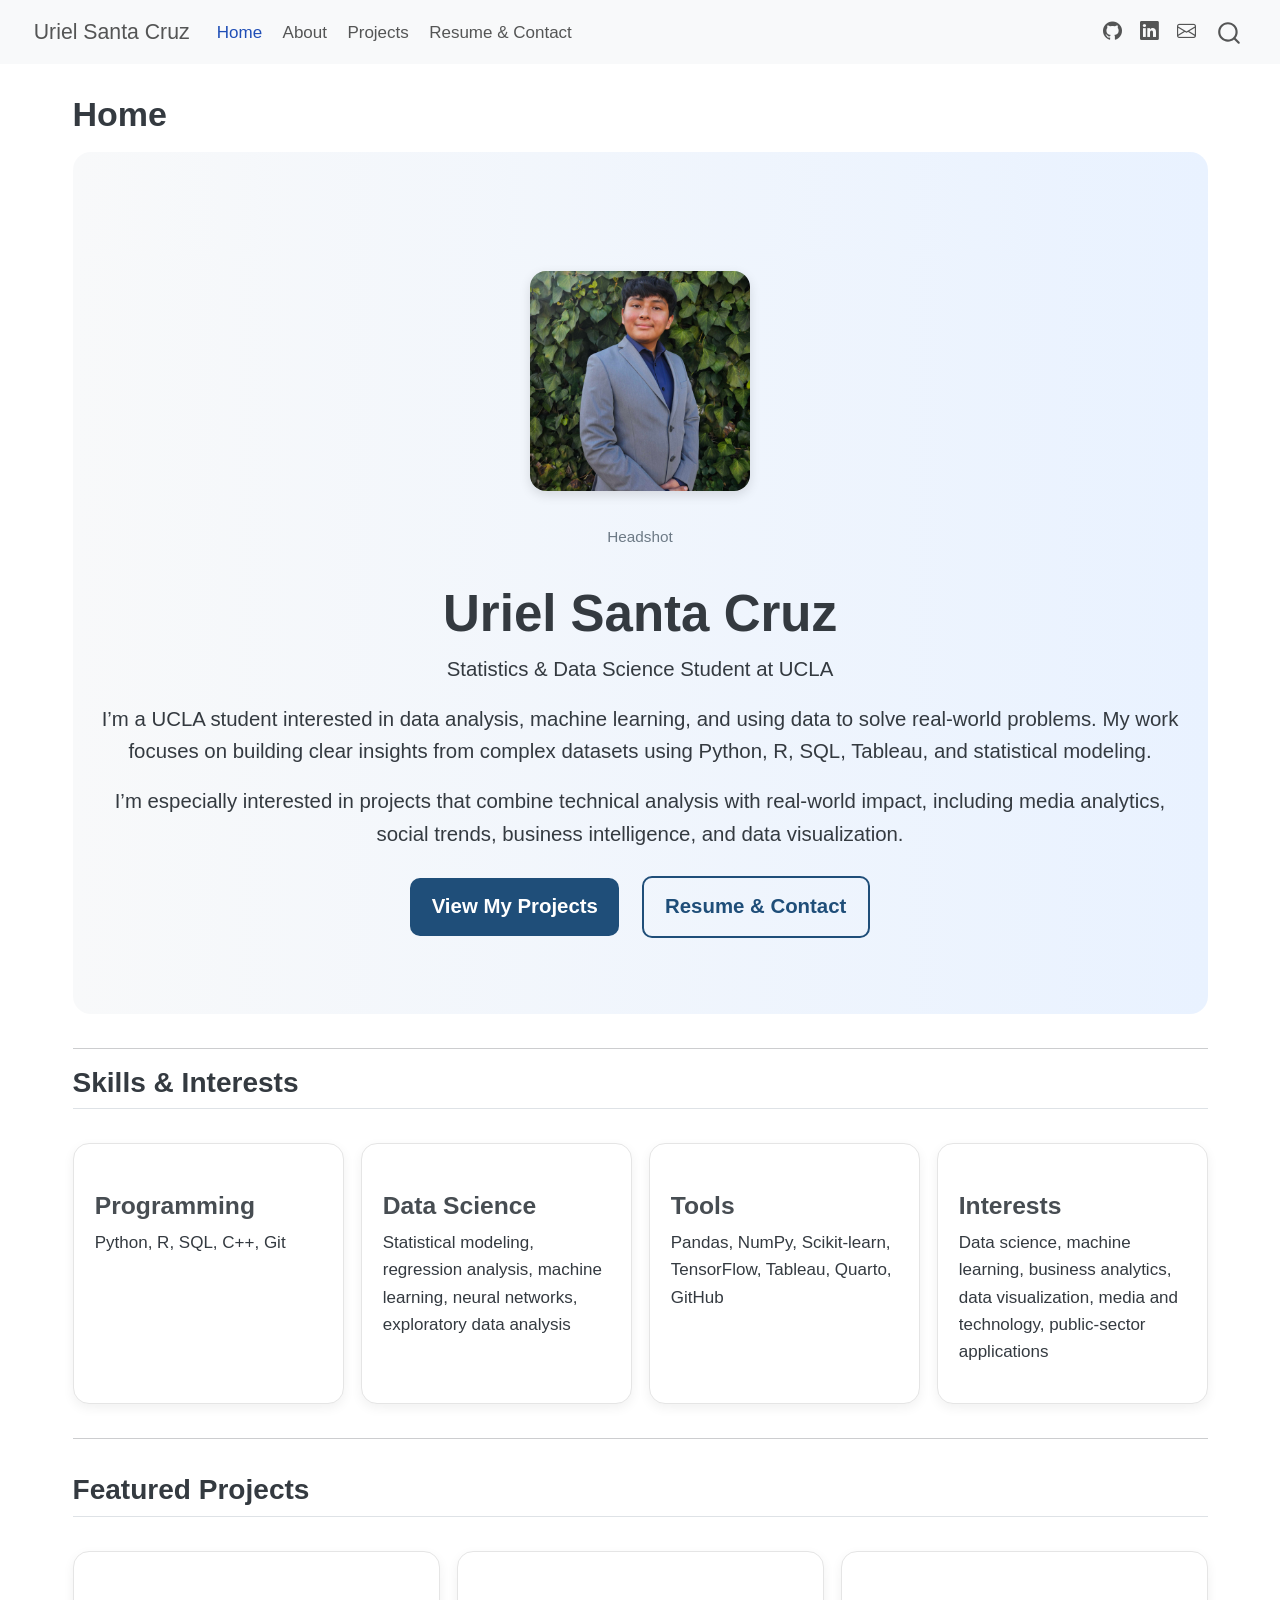
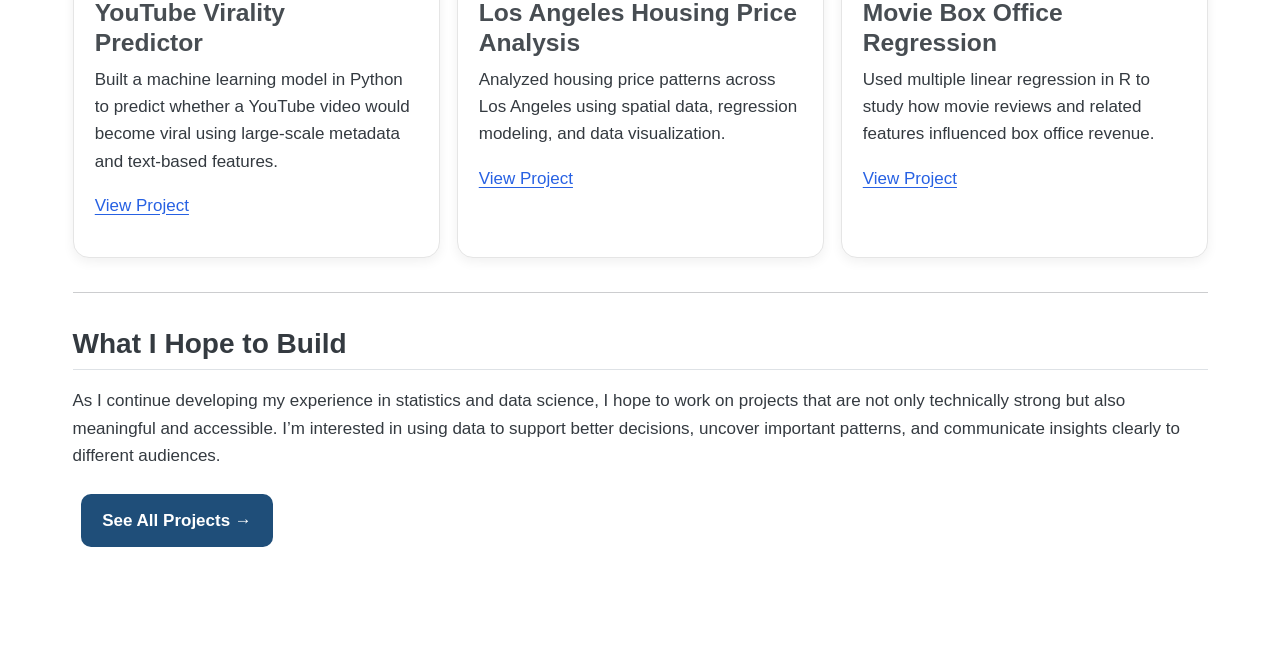
==== commit 7924b381: "changes to education" ====
--- a/docs/index.html
+++ b/docs/index.html
@@ -162,7 +162,7 @@
 <div class="hero-section">
 <div class="quarto-figure quarto-figure-center">
 <figure class="figure">
-<p><img src="images/headshot.png" class="profile-home img-fluid figure-img"></p>
+<p><img src="images/headshot.png" class="profile-home img-fluid figure-img" width="320"></p>
 <figcaption>Headshot</figcaption>
 </figure>
 </div>
@@ -175,14 +175,6 @@
 </section>
 </div>
 <hr>
-<section id="education" class="level2">
-<h2 class="anchored" data-anchor-id="education">Education</h2>
-<p><strong>University of California, Los Angeles (UCLA)</strong><br>
-B.S. in Statistics &amp; Data Science<br>
-Expected Graduation: June 2027</p>
-<p>Minor: Digital Humanities</p>
-<hr>
-</section>
 <section id="skills-interests" class="level2">
 <h2 class="anchored" data-anchor-id="skills-interests">Skills &amp; Interests</h2>
 <div class="grid">
